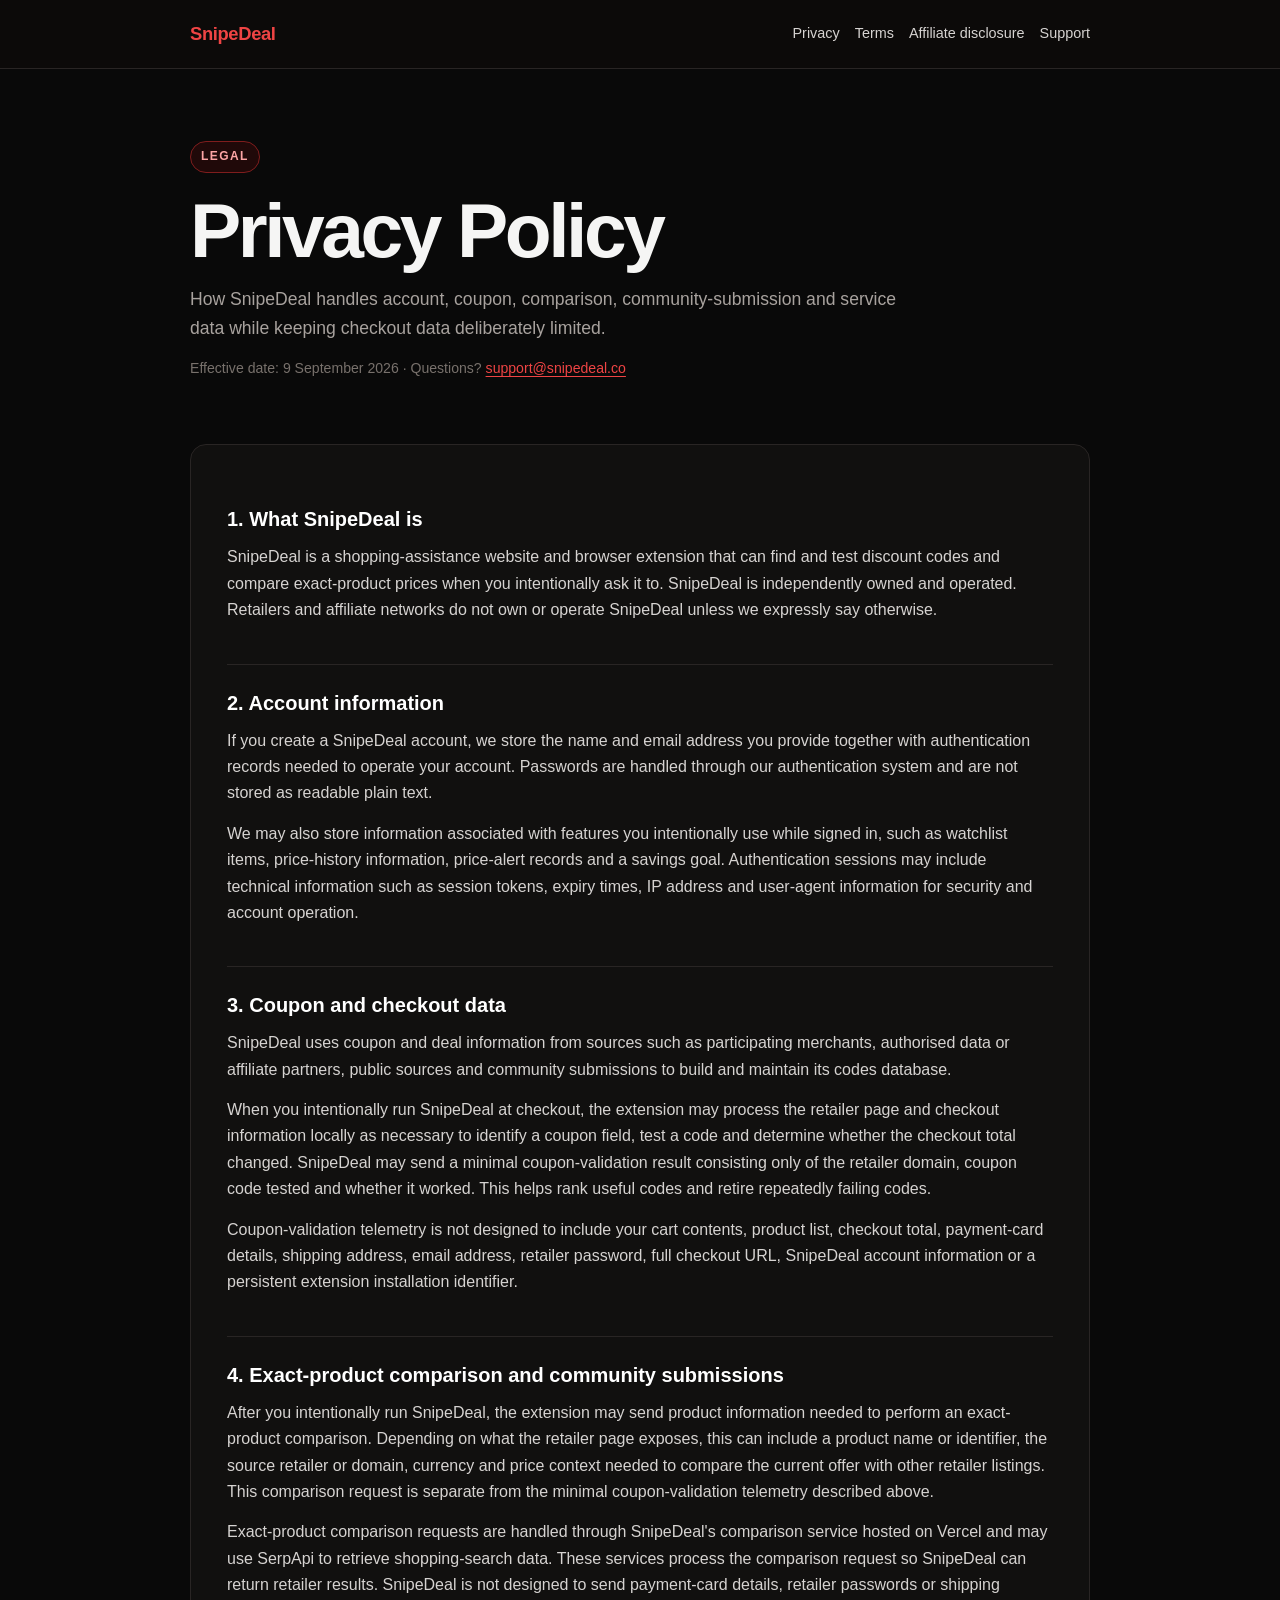
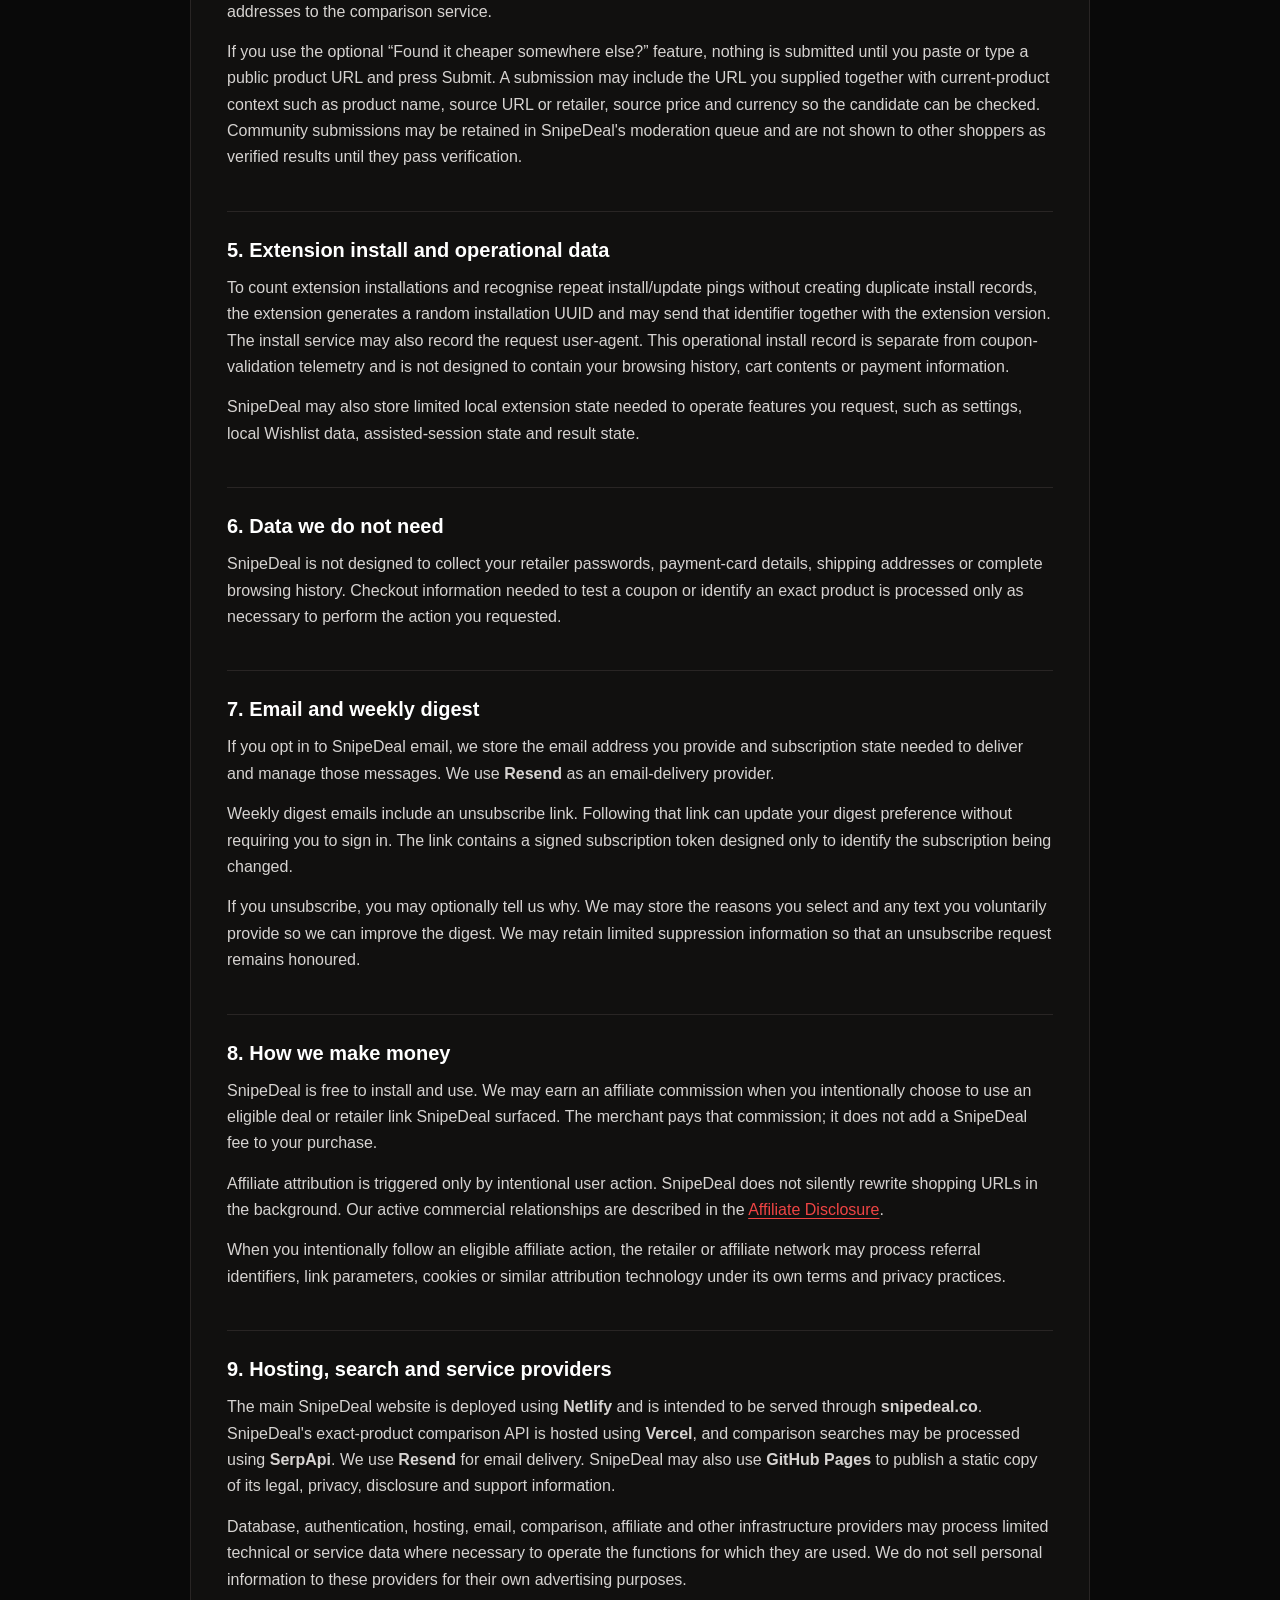
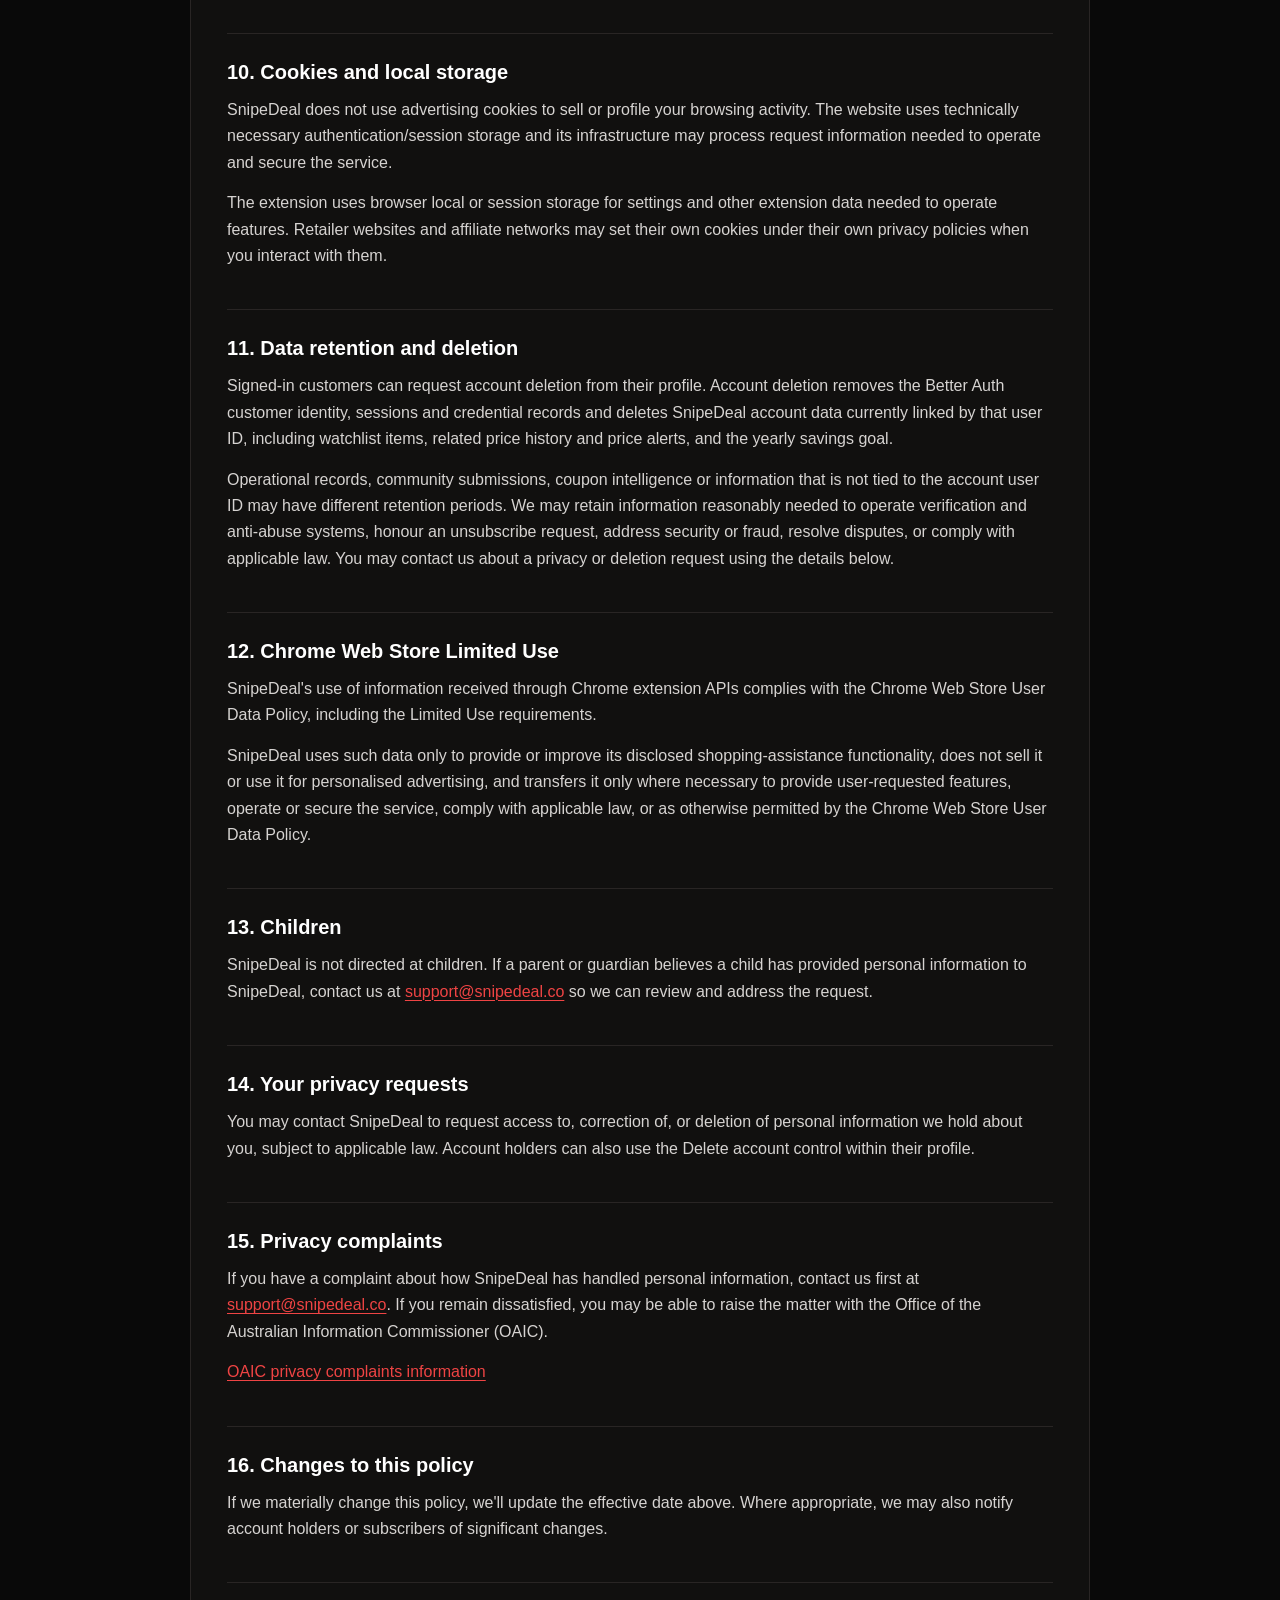
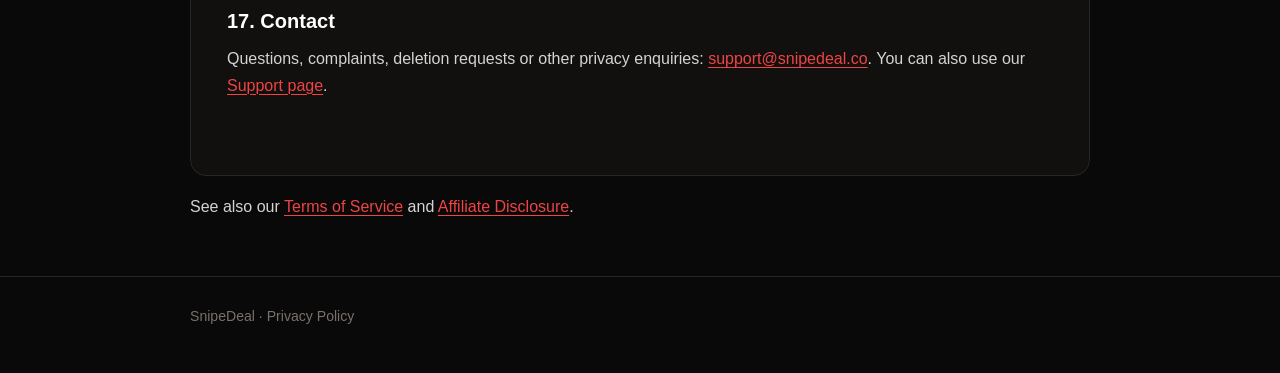
==== privacy/index.html @ 9de700d0 "Publish Privacy Policy" ====
<!doctype html><html lang="en"><head><meta charset="utf-8"><meta name="viewport" content="width=device-width,initial-scale=1"><title>Privacy Policy — SnipeDeal</title><meta name="description" content="How SnipeDeal handles account, coupon, comparison, community-submission and service data while keeping checkout data deliberately limited."><link rel="stylesheet" href="../styles.css"></head><body><header class="top"><div class="wrap nav"><a class="brand" href="../">SnipeDeal</a><nav class="links"><a href="../privacy/">Privacy</a><a href="../terms/">Terms</a><a href="../disclosure/">Affiliate disclosure</a><a href="../support/">Support</a></nav></div></header><main class="wrap"><div class="hero"><span class="eyebrow">Legal</span><h1>Privacy Policy</h1><p class="lead">How SnipeDeal handles account, coupon, comparison, community-submission and service data while keeping checkout data deliberately limited.</p><p class="meta">Effective date: <time datetime="2026-09-09">9 September 2026</time> · Questions? <a href="mailto:support@snipedeal.co">support@snipedeal.co</a></p></div><article class="card policy"><section><h2>1. What SnipeDeal is</h2><p>SnipeDeal is a shopping-assistance website and browser extension that can find and test discount codes and compare exact-product prices when you intentionally ask it to. SnipeDeal is independently owned and operated. Retailers and affiliate networks do not own or operate SnipeDeal unless we expressly say otherwise.</p></section><section><h2>2. Account information</h2><p>If you create a SnipeDeal account, we store the name and email address you provide together with authentication records needed to operate your account. Passwords are handled through our authentication system and are not stored as readable plain text.</p><p>We may also store information associated with features you intentionally use while signed in, such as watchlist items, price-history information, price-alert records and a savings goal. Authentication sessions may include technical information such as session tokens, expiry times, IP address and user-agent information for security and account operation.</p></section><section><h2>3. Coupon and checkout data</h2><p>SnipeDeal uses coupon and deal information from sources such as participating merchants, authorised data or affiliate partners, public sources and community submissions to build and maintain its codes database.</p><p>When you intentionally run SnipeDeal at checkout, the extension may process the retailer page and checkout information locally as necessary to identify a coupon field, test a code and determine whether the checkout total changed. SnipeDeal may send a minimal coupon-validation result consisting only of the retailer domain, coupon code tested and whether it worked. This helps rank useful codes and retire repeatedly failing codes.</p><p>Coupon-validation telemetry is not designed to include your cart contents, product list, checkout total, payment-card details, shipping address, email address, retailer password, full checkout URL, SnipeDeal account information or a persistent extension installation identifier.</p></section><section><h2>4. Exact-product comparison and community submissions</h2><p>After you intentionally run SnipeDeal, the extension may send product information needed to perform an exact-product comparison. Depending on what the retailer page exposes, this can include a product name or identifier, the source retailer or domain, currency and price context needed to compare the current offer with other retailer listings. This comparison request is separate from the minimal coupon-validation telemetry described above.</p><p>Exact-product comparison requests are handled through SnipeDeal's comparison service hosted on Vercel and may use SerpApi to retrieve shopping-search data. These services process the comparison request so SnipeDeal can return retailer results. SnipeDeal is not designed to send payment-card details, retailer passwords or shipping addresses to the comparison service.</p><p>If you use the optional “Found it cheaper somewhere else?” feature, nothing is submitted until you paste or type a public product URL and press Submit. A submission may include the URL you supplied together with current-product context such as product name, source URL or retailer, source price and currency so the candidate can be checked. Community submissions may be retained in SnipeDeal's moderation queue and are not shown to other shoppers as verified results until they pass verification.</p></section><section><h2>5. Extension install and operational data</h2><p>To count extension installations and recognise repeat install/update pings without creating duplicate install records, the extension generates a random installation UUID and may send that identifier together with the extension version. The install service may also record the request user-agent. This operational install record is separate from coupon-validation telemetry and is not designed to contain your browsing history, cart contents or payment information.</p><p>SnipeDeal may also store limited local extension state needed to operate features you request, such as settings, local Wishlist data, assisted-session state and result state.</p></section><section><h2>6. Data we do not need</h2><p>SnipeDeal is not designed to collect your retailer passwords, payment-card details, shipping addresses or complete browsing history. Checkout information needed to test a coupon or identify an exact product is processed only as necessary to perform the action you requested.</p></section><section><h2>7. Email and weekly digest</h2><p>If you opt in to SnipeDeal email, we store the email address you provide and subscription state needed to deliver and manage those messages. We use <strong>Resend</strong> as an email-delivery provider.</p><p>Weekly digest emails include an unsubscribe link. Following that link can update your digest preference without requiring you to sign in. The link contains a signed subscription token designed only to identify the subscription being changed.</p><p>If you unsubscribe, you may optionally tell us why. We may store the reasons you select and any text you voluntarily provide so we can improve the digest. We may retain limited suppression information so that an unsubscribe request remains honoured.</p></section><section><h2>8. How we make money</h2><p>SnipeDeal is free to install and use. We may earn an affiliate commission when you intentionally choose to use an eligible deal or retailer link SnipeDeal surfaced. The merchant pays that commission; it does not add a SnipeDeal fee to your purchase.</p><p>Affiliate attribution is triggered only by intentional user action. SnipeDeal does not silently rewrite shopping URLs in the background. Our active commercial relationships are described in the <a href="../disclosure/">Affiliate Disclosure</a>.</p><p>When you intentionally follow an eligible affiliate action, the retailer or affiliate network may process referral identifiers, link parameters, cookies or similar attribution technology under its own terms and privacy practices.</p></section><section><h2>9. Hosting, search and service providers</h2><p>The main SnipeDeal website is deployed using <strong>Netlify</strong> and is intended to be served through <strong>snipedeal.co</strong>. SnipeDeal's exact-product comparison API is hosted using <strong>Vercel</strong>, and comparison searches may be processed using <strong>SerpApi</strong>. We use <strong>Resend</strong> for email delivery. SnipeDeal may also use <strong>GitHub Pages</strong> to publish a static copy of its legal, privacy, disclosure and support information.</p><p>Database, authentication, hosting, email, comparison, affiliate and other infrastructure providers may process limited technical or service data where necessary to operate the functions for which they are used. We do not sell personal information to these providers for their own advertising purposes.</p></section><section><h2>10. Cookies and local storage</h2><p>SnipeDeal does not use advertising cookies to sell or profile your browsing activity. The website uses technically necessary authentication/session storage and its infrastructure may process request information needed to operate and secure the service.</p><p>The extension uses browser local or session storage for settings and other extension data needed to operate features. Retailer websites and affiliate networks may set their own cookies under their own privacy policies when you interact with them.</p></section><section><h2>11. Data retention and deletion</h2><p>Signed-in customers can request account deletion from their profile. Account deletion removes the Better Auth customer identity, sessions and credential records and deletes SnipeDeal account data currently linked by that user ID, including watchlist items, related price history and price alerts, and the yearly savings goal.</p><p>Operational records, community submissions, coupon intelligence or information that is not tied to the account user ID may have different retention periods. We may retain information reasonably needed to operate verification and anti-abuse systems, honour an unsubscribe request, address security or fraud, resolve disputes, or comply with applicable law. You may contact us about a privacy or deletion request using the details below.</p></section><section><h2>12. Chrome Web Store Limited Use</h2><p>SnipeDeal's use of information received through Chrome extension APIs complies with the Chrome Web Store User Data Policy, including the Limited Use requirements.</p><p>SnipeDeal uses such data only to provide or improve its disclosed shopping-assistance functionality, does not sell it or use it for personalised advertising, and transfers it only where necessary to provide user-requested features, operate or secure the service, comply with applicable law, or as otherwise permitted by the Chrome Web Store User Data Policy.</p></section><section><h2>13. Children</h2><p>SnipeDeal is not directed at children. If a parent or guardian believes a child has provided personal information to SnipeDeal, contact us at <a href="mailto:support@snipedeal.co">support@snipedeal.co</a> so we can review and address the request.</p></section><section><h2>14. Your privacy requests</h2><p>You may contact SnipeDeal to request access to, correction of, or deletion of personal information we hold about you, subject to applicable law. Account holders can also use the Delete account control within their profile.</p></section><section><h2>15. Privacy complaints</h2><p>If you have a complaint about how SnipeDeal has handled personal information, contact us first at <a href="mailto:support@snipedeal.co">support@snipedeal.co</a>. If you remain dissatisfied, you may be able to raise the matter with the Office of the Australian Information Commissioner (OAIC).</p><p><a href="https://www.oaic.gov.au/privacy/privacy-complaints" rel="noopener noreferrer">OAIC privacy complaints information</a></p></section><section><h2>16. Changes to this policy</h2><p>If we materially change this policy, we'll update the effective date above. Where appropriate, we may also notify account holders or subscribers of significant changes.</p></section><section><h2>17. Contact</h2><p>Questions, complaints, deletion requests or other privacy enquiries: <a href="mailto:support@snipedeal.co">support@snipedeal.co</a>. You can also use our <a href="../support/">Support page</a>.</p></section></article><p>See also our <a href="../terms/">Terms of Service</a> and <a href="../disclosure/">Affiliate Disclosure</a>.</p></main><footer class="footer"><div class="wrap">SnipeDeal · Privacy Policy</div></footer></body></html>
---- styles.css ----
*{box-sizing:border-box}html{color-scheme:dark}body{margin:0;background:#090909;color:#f5f5f4;font-family:-apple-system,BlinkMacSystemFont,"Segoe UI",Roboto,Helvetica,Arial,sans-serif;line-height:1.65}a{color:#ef4444;text-decoration-thickness:1px;text-underline-offset:3px}a:hover{color:#f87171}.wrap{width:min(900px,calc(100% - 32px));margin:0 auto}.top{border-bottom:1px solid #292524;background:#0c0a09;position:sticky;top:0;z-index:10}.nav{min-height:68px;display:flex;align-items:center;justify-content:space-between;gap:18px}.brand{font-weight:800;letter-spacing:-.02em;color:#ef4444;text-decoration:none;font-size:1.15rem}.links{display:flex;gap:15px;flex-wrap:wrap;font-size:.9rem}.links a{color:#d6d3d1;text-decoration:none}.links a:hover{color:#fff}.hero{padding:72px 0 32px}.eyebrow{display:inline-block;padding:5px 10px;border:1px solid #7f1d1d;border-radius:999px;color:#fca5a5;background:#450a0a66;font-size:.75rem;font-weight:700;text-transform:uppercase;letter-spacing:.12em}h1{font-size:clamp(2.2rem,7vw,4.8rem);line-height:1.02;letter-spacing:-.045em;margin:18px 0 16px}h2{font-size:1.25rem;line-height:1.25;margin:0 0 12px;color:#fff}p{margin:0 0 14px;color:#d6d3d1}.lead{font-size:1.1rem;max-width:720px;color:#a8a29e}.meta{font-size:.88rem;color:#78716c;margin-top:14px}.card{border:1px solid #292524;background:#11100f;border-radius:16px;padding:clamp(22px,4vw,36px);margin:18px 0}.policy section{padding:26px 0;border-bottom:1px solid #292524}.policy section:last-child{border-bottom:0}.notice{border:1px solid #7f1d1d;background:#450a0a33;border-radius:12px;padding:16px 18px;margin:24px 0}.notice strong{color:#fecaca}.grid{display:grid;grid-template-columns:repeat(2,minmax(0,1fr));gap:14px}.tile{display:block;border:1px solid #292524;border-radius:14px;padding:22px;background:#11100f;text-decoration:none}.tile strong{display:block;color:#fff;margin-bottom:5px}.tile span{color:#a8a29e;font-size:.92rem}.footer{border-top:1px solid #292524;margin-top:56px;padding:28px 0 44px;color:#78716c;font-size:.88rem}ul{color:#d6d3d1;padding-left:22px}.mono{font-family:ui-monospace,SFMono-Regular,Menlo,Monaco,Consolas,monospace;font-size:.82rem;color:#a8a29e;overflow-wrap:anywhere}@media(max-width:680px){.nav{align-items:flex-start;flex-direction:column;padding:16px 0}.top{position:static}.grid{grid-template-columns:1fr}.hero{padding-top:48px}}
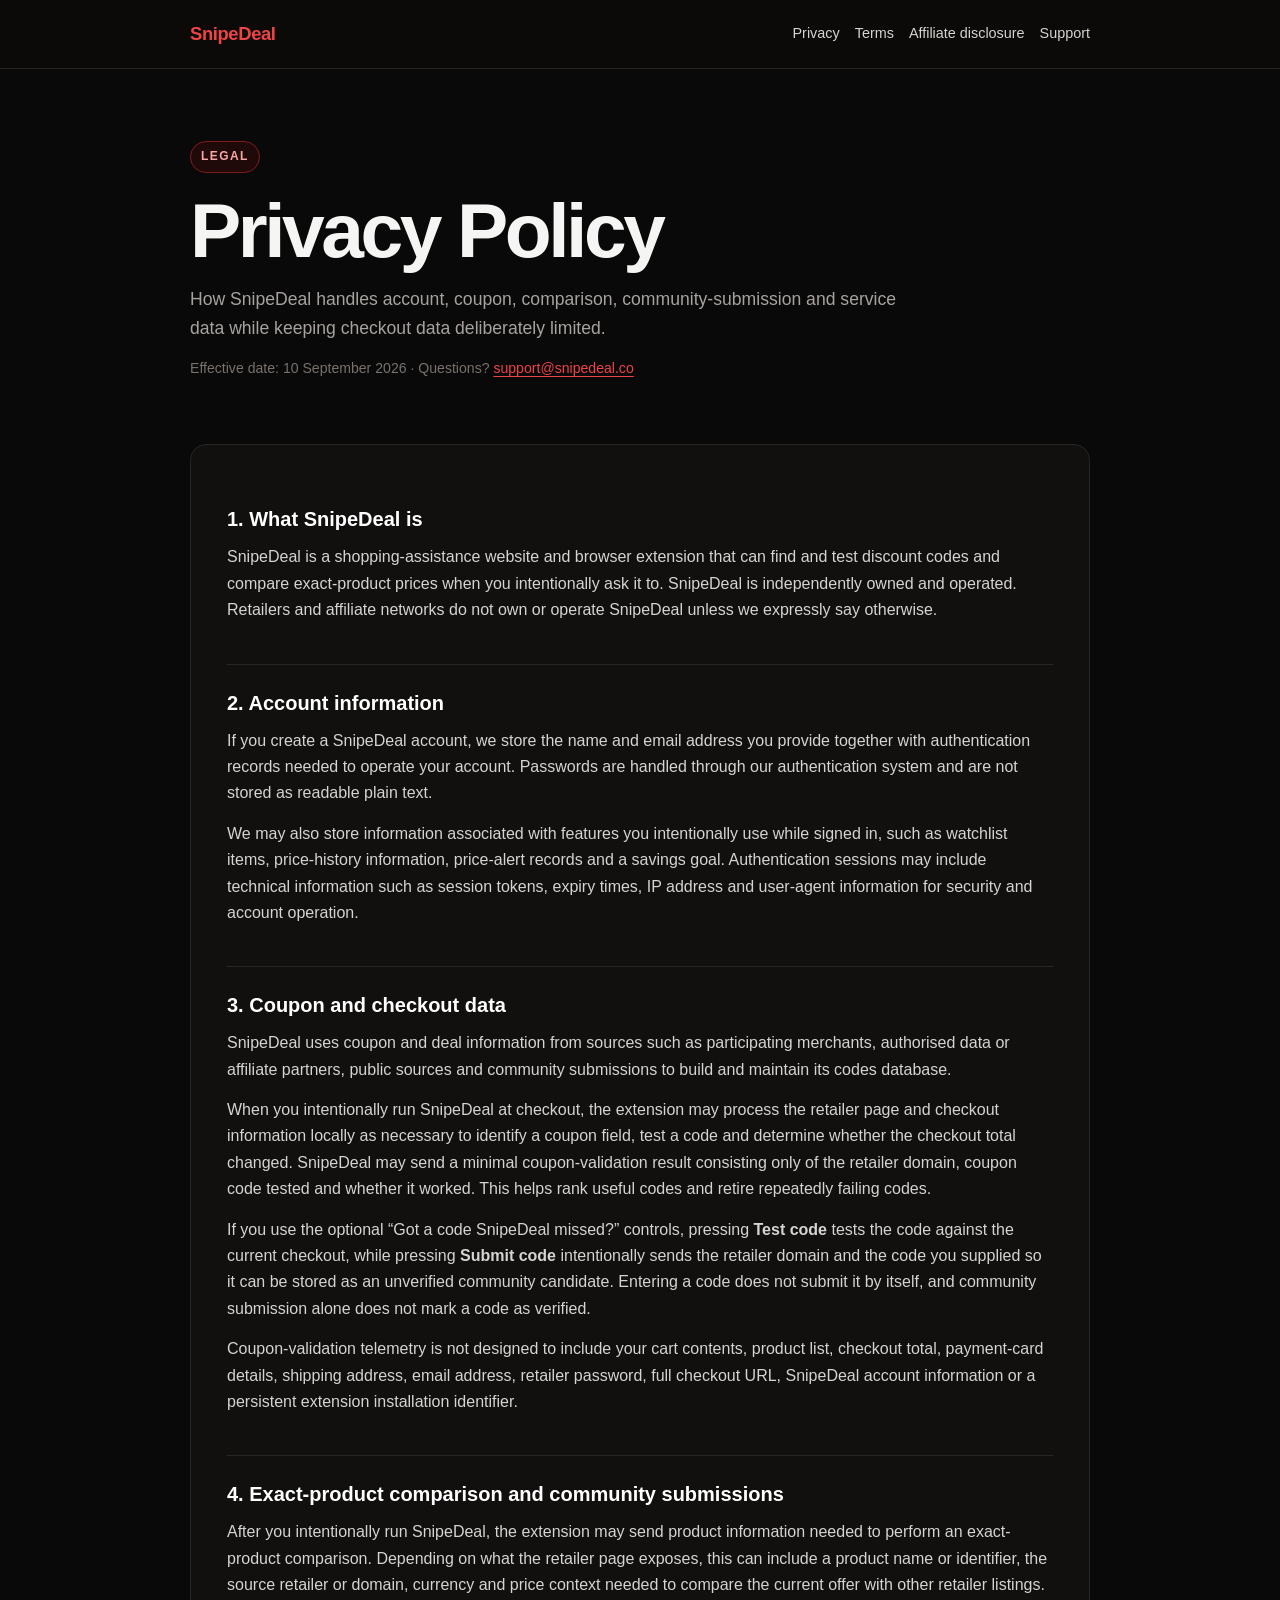
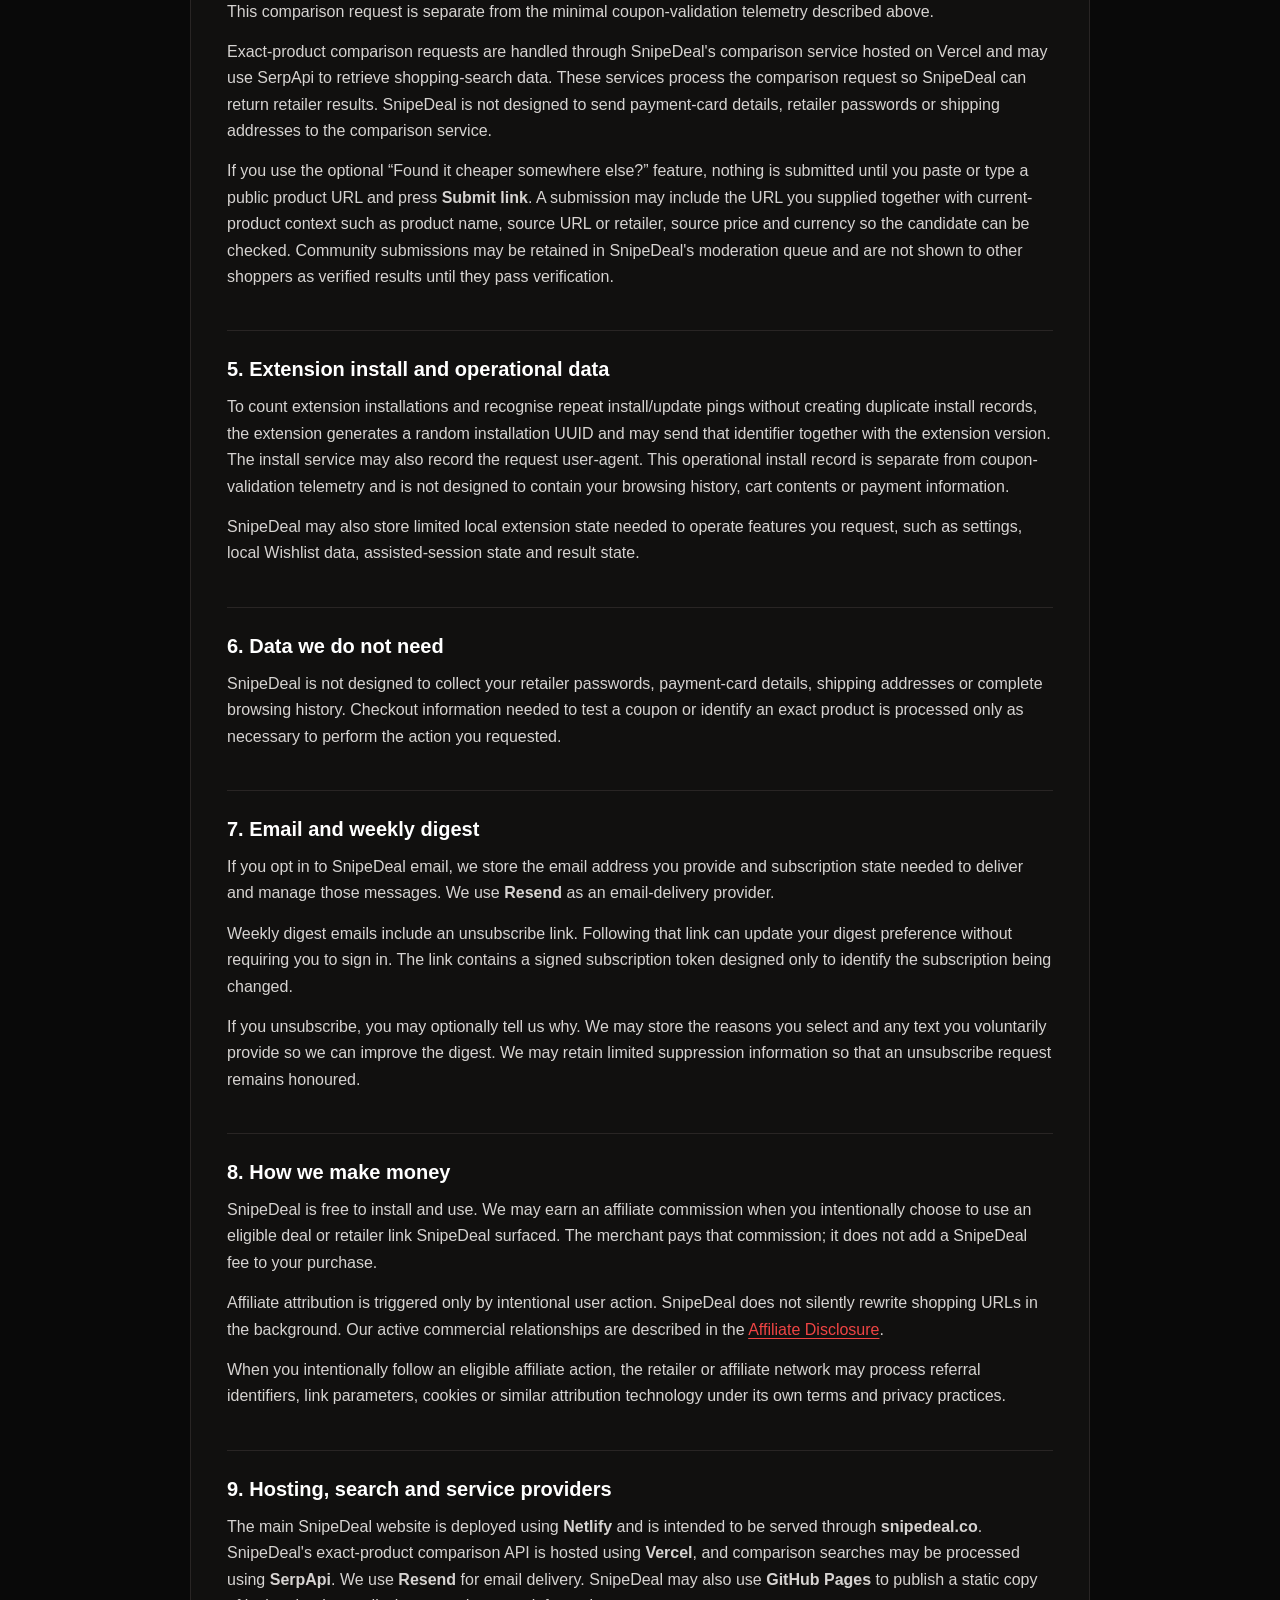
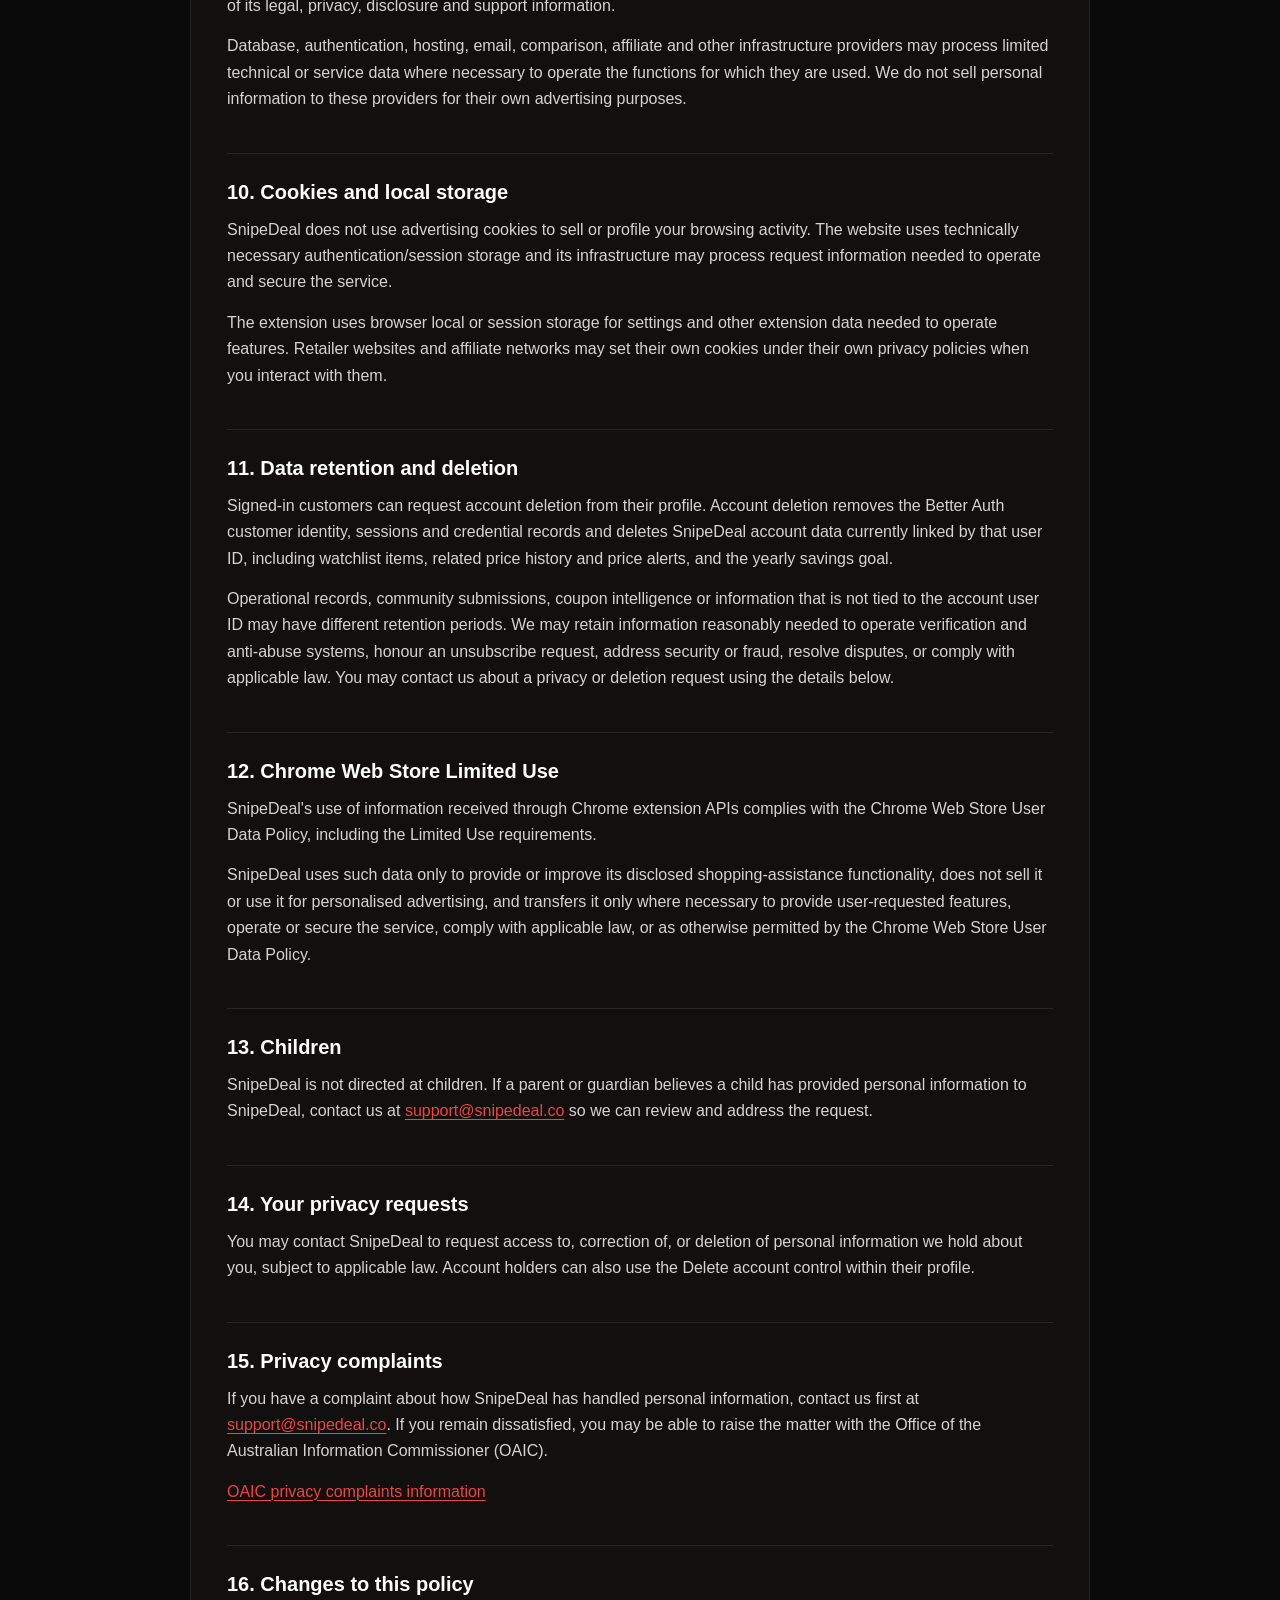
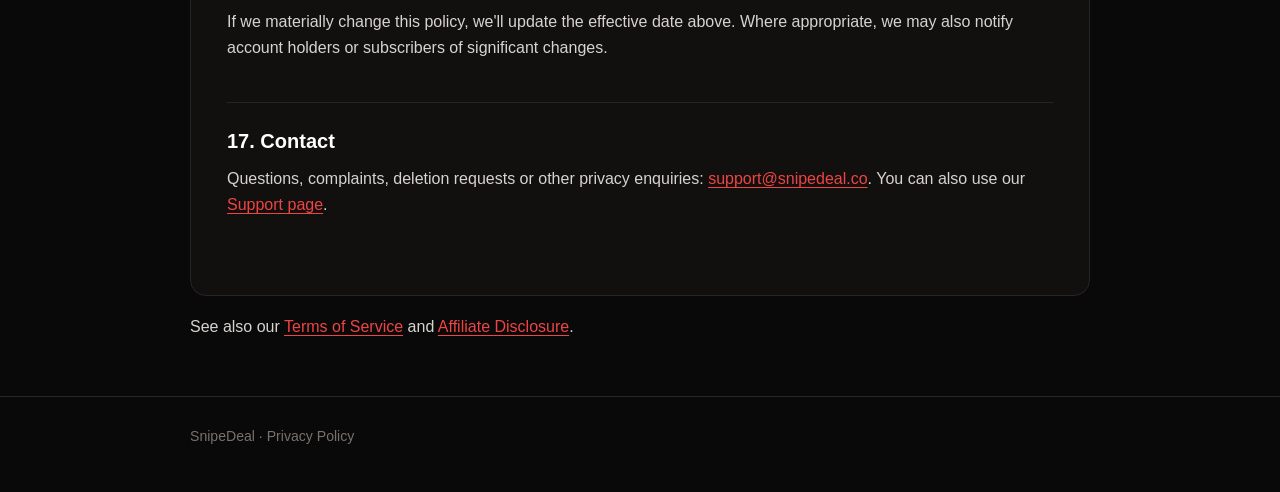
==== commit 52076200: "Disclose community coupon submission on public privacy page" ====
--- a/privacy/index.html
+++ b/privacy/index.html
@@ -1 +1 @@
-<!doctype html><html lang="en"><head><meta charset="utf-8"><meta name="viewport" content="width=device-width,initial-scale=1"><title>Privacy Policy — SnipeDeal</title><meta name="description" content="How SnipeDeal handles account, coupon, comparison, community-submission and service data while keeping checkout data deliberately limited."><link rel="stylesheet" href="../styles.css"></head><body><header class="top"><div class="wrap nav"><a class="brand" href="../">SnipeDeal</a><nav class="links"><a href="../privacy/">Privacy</a><a href="../terms/">Terms</a><a href="../disclosure/">Affiliate disclosure</a><a href="../support/">Support</a></nav></div></header><main class="wrap"><div class="hero"><span class="eyebrow">Legal</span><h1>Privacy Policy</h1><p class="lead">How SnipeDeal handles account, coupon, comparison, community-submission and service data while keeping checkout data deliberately limited.</p><p class="meta">Effective date: <time datetime="2026-09-09">9 September 2026</time> · Questions? <a href="mailto:support@snipedeal.co">support@snipedeal.co</a></p></div><article class="card policy"><section><h2>1. What SnipeDeal is</h2><p>SnipeDeal is a shopping-assistance website and browser extension that can find and test discount codes and compare exact-product prices when you intentionally ask it to. SnipeDeal is independently owned and operated. Retailers and affiliate networks do not own or operate SnipeDeal unless we expressly say otherwise.</p></section><section><h2>2. Account information</h2><p>If you create a SnipeDeal account, we store the name and email address you provide together with authentication records needed to operate your account. Passwords are handled through our authentication system and are not stored as readable plain text.</p><p>We may also store information associated with features you intentionally use while signed in, such as watchlist items, price-history information, price-alert records and a savings goal. Authentication sessions may include technical information such as session tokens, expiry times, IP address and user-agent information for security and account operation.</p></section><section><h2>3. Coupon and checkout data</h2><p>SnipeDeal uses coupon and deal information from sources such as participating merchants, authorised data or affiliate partners, public sources and community submissions to build and maintain its codes database.</p><p>When you intentionally run SnipeDeal at checkout, the extension may process the retailer page and checkout information locally as necessary to identify a coupon field, test a code and determine whether the checkout total changed. SnipeDeal may send a minimal coupon-validation result consisting only of the retailer domain, coupon code tested and whether it worked. This helps rank useful codes and retire repeatedly failing codes.</p><p>Coupon-validation telemetry is not designed to include your cart contents, product list, checkout total, payment-card details, shipping address, email address, retailer password, full checkout URL, SnipeDeal account information or a persistent extension installation identifier.</p></section><section><h2>4. Exact-product comparison and community submissions</h2><p>After you intentionally run SnipeDeal, the extension may send product information needed to perform an exact-product comparison. Depending on what the retailer page exposes, this can include a product name or identifier, the source retailer or domain, currency and price context needed to compare the current offer with other retailer listings. This comparison request is separate from the minimal coupon-validation telemetry described above.</p><p>Exact-product comparison requests are handled through SnipeDeal's comparison service hosted on Vercel and may use SerpApi to retrieve shopping-search data. These services process the comparison request so SnipeDeal can return retailer results. SnipeDeal is not designed to send payment-card details, retailer passwords or shipping addresses to the comparison service.</p><p>If you use the optional “Found it cheaper somewhere else?” feature, nothing is submitted until you paste or type a public product URL and press Submit. A submission may include the URL you supplied together with current-product context such as product name, source URL or retailer, source price and currency so the candidate can be checked. Community submissions may be retained in SnipeDeal's moderation queue and are not shown to other shoppers as verified results until they pass verification.</p></section><section><h2>5. Extension install and operational data</h2><p>To count extension installations and recognise repeat install/update pings without creating duplicate install records, the extension generates a random installation UUID and may send that identifier together with the extension version. The install service may also record the request user-agent. This operational install record is separate from coupon-validation telemetry and is not designed to contain your browsing history, cart contents or payment information.</p><p>SnipeDeal may also store limited local extension state needed to operate features you request, such as settings, local Wishlist data, assisted-session state and result state.</p></section><section><h2>6. Data we do not need</h2><p>SnipeDeal is not designed to collect your retailer passwords, payment-card details, shipping addresses or complete browsing history. Checkout information needed to test a coupon or identify an exact product is processed only as necessary to perform the action you requested.</p></section><section><h2>7. Email and weekly digest</h2><p>If you opt in to SnipeDeal email, we store the email address you provide and subscription state needed to deliver and manage those messages. We use <strong>Resend</strong> as an email-delivery provider.</p><p>Weekly digest emails include an unsubscribe link. Following that link can update your digest preference without requiring you to sign in. The link contains a signed subscription token designed only to identify the subscription being changed.</p><p>If you unsubscribe, you may optionally tell us why. We may store the reasons you select and any text you voluntarily provide so we can improve the digest. We may retain limited suppression information so that an unsubscribe request remains honoured.</p></section><section><h2>8. How we make money</h2><p>SnipeDeal is free to install and use. We may earn an affiliate commission when you intentionally choose to use an eligible deal or retailer link SnipeDeal surfaced. The merchant pays that commission; it does not add a SnipeDeal fee to your purchase.</p><p>Affiliate attribution is triggered only by intentional user action. SnipeDeal does not silently rewrite shopping URLs in the background. Our active commercial relationships are described in the <a href="../disclosure/">Affiliate Disclosure</a>.</p><p>When you intentionally follow an eligible affiliate action, the retailer or affiliate network may process referral identifiers, link parameters, cookies or similar attribution technology under its own terms and privacy practices.</p></section><section><h2>9. Hosting, search and service providers</h2><p>The main SnipeDeal website is deployed using <strong>Netlify</strong> and is intended to be served through <strong>snipedeal.co</strong>. SnipeDeal's exact-product comparison API is hosted using <strong>Vercel</strong>, and comparison searches may be processed using <strong>SerpApi</strong>. We use <strong>Resend</strong> for email delivery. SnipeDeal may also use <strong>GitHub Pages</strong> to publish a static copy of its legal, privacy, disclosure and support information.</p><p>Database, authentication, hosting, email, comparison, affiliate and other infrastructure providers may process limited technical or service data where necessary to operate the functions for which they are used. We do not sell personal information to these providers for their own advertising purposes.</p></section><section><h2>10. Cookies and local storage</h2><p>SnipeDeal does not use advertising cookies to sell or profile your browsing activity. The website uses technically necessary authentication/session storage and its infrastructure may process request information needed to operate and secure the service.</p><p>The extension uses browser local or session storage for settings and other extension data needed to operate features. Retailer websites and affiliate networks may set their own cookies under their own privacy policies when you interact with them.</p></section><section><h2>11. Data retention and deletion</h2><p>Signed-in customers can request account deletion from their profile. Account deletion removes the Better Auth customer identity, sessions and credential records and deletes SnipeDeal account data currently linked by that user ID, including watchlist items, related price history and price alerts, and the yearly savings goal.</p><p>Operational records, community submissions, coupon intelligence or information that is not tied to the account user ID may have different retention periods. We may retain information reasonably needed to operate verification and anti-abuse systems, honour an unsubscribe request, address security or fraud, resolve disputes, or comply with applicable law. You may contact us about a privacy or deletion request using the details below.</p></section><section><h2>12. Chrome Web Store Limited Use</h2><p>SnipeDeal's use of information received through Chrome extension APIs complies with the Chrome Web Store User Data Policy, including the Limited Use requirements.</p><p>SnipeDeal uses such data only to provide or improve its disclosed shopping-assistance functionality, does not sell it or use it for personalised advertising, and transfers it only where necessary to provide user-requested features, operate or secure the service, comply with applicable law, or as otherwise permitted by the Chrome Web Store User Data Policy.</p></section><section><h2>13. Children</h2><p>SnipeDeal is not directed at children. If a parent or guardian believes a child has provided personal information to SnipeDeal, contact us at <a href="mailto:support@snipedeal.co">support@snipedeal.co</a> so we can review and address the request.</p></section><section><h2>14. Your privacy requests</h2><p>You may contact SnipeDeal to request access to, correction of, or deletion of personal information we hold about you, subject to applicable law. Account holders can also use the Delete account control within their profile.</p></section><section><h2>15. Privacy complaints</h2><p>If you have a complaint about how SnipeDeal has handled personal information, contact us first at <a href="mailto:support@snipedeal.co">support@snipedeal.co</a>. If you remain dissatisfied, you may be able to raise the matter with the Office of the Australian Information Commissioner (OAIC).</p><p><a href="https://www.oaic.gov.au/privacy/privacy-complaints" rel="noopener noreferrer">OAIC privacy complaints information</a></p></section><section><h2>16. Changes to this policy</h2><p>If we materially change this policy, we'll update the effective date above. Where appropriate, we may also notify account holders or subscribers of significant changes.</p></section><section><h2>17. Contact</h2><p>Questions, complaints, deletion requests or other privacy enquiries: <a href="mailto:support@snipedeal.co">support@snipedeal.co</a>. You can also use our <a href="../support/">Support page</a>.</p></section></article><p>See also our <a href="../terms/">Terms of Service</a> and <a href="../disclosure/">Affiliate Disclosure</a>.</p></main><footer class="footer"><div class="wrap">SnipeDeal · Privacy Policy</div></footer></body></html>+<!doctype html><html lang="en"><head><meta charset="utf-8"><meta name="viewport" content="width=device-width,initial-scale=1"><title>Privacy Policy — SnipeDeal</title><meta name="description" content="How SnipeDeal handles account, coupon, comparison, community-submission and service data while keeping checkout data deliberately limited."><link rel="stylesheet" href="../styles.css"></head><body><header class="top"><div class="wrap nav"><a class="brand" href="../">SnipeDeal</a><nav class="links"><a href="../privacy/">Privacy</a><a href="../terms/">Terms</a><a href="../disclosure/">Affiliate disclosure</a><a href="../support/">Support</a></nav></div></header><main class="wrap"><div class="hero"><span class="eyebrow">Legal</span><h1>Privacy Policy</h1><p class="lead">How SnipeDeal handles account, coupon, comparison, community-submission and service data while keeping checkout data deliberately limited.</p><p class="meta">Effective date: <time datetime="2026-09-10">10 September 2026</time> · Questions? <a href="mailto:support@snipedeal.co">support@snipedeal.co</a></p></div><article class="card policy"><section><h2>1. What SnipeDeal is</h2><p>SnipeDeal is a shopping-assistance website and browser extension that can find and test discount codes and compare exact-product prices when you intentionally ask it to. SnipeDeal is independently owned and operated. Retailers and affiliate networks do not own or operate SnipeDeal unless we expressly say otherwise.</p></section><section><h2>2. Account information</h2><p>If you create a SnipeDeal account, we store the name and email address you provide together with authentication records needed to operate your account. Passwords are handled through our authentication system and are not stored as readable plain text.</p><p>We may also store information associated with features you intentionally use while signed in, such as watchlist items, price-history information, price-alert records and a savings goal. Authentication sessions may include technical information such as session tokens, expiry times, IP address and user-agent information for security and account operation.</p></section><section><h2>3. Coupon and checkout data</h2><p>SnipeDeal uses coupon and deal information from sources such as participating merchants, authorised data or affiliate partners, public sources and community submissions to build and maintain its codes database.</p><p>When you intentionally run SnipeDeal at checkout, the extension may process the retailer page and checkout information locally as necessary to identify a coupon field, test a code and determine whether the checkout total changed. SnipeDeal may send a minimal coupon-validation result consisting only of the retailer domain, coupon code tested and whether it worked. This helps rank useful codes and retire repeatedly failing codes.</p><p>If you use the optional “Got a code SnipeDeal missed?” controls, pressing <strong>Test code</strong> tests the code against the current checkout, while pressing <strong>Submit code</strong> intentionally sends the retailer domain and the code you supplied so it can be stored as an unverified community candidate. Entering a code does not submit it by itself, and community submission alone does not mark a code as verified.</p><p>Coupon-validation telemetry is not designed to include your cart contents, product list, checkout total, payment-card details, shipping address, email address, retailer password, full checkout URL, SnipeDeal account information or a persistent extension installation identifier.</p></section><section><h2>4. Exact-product comparison and community submissions</h2><p>After you intentionally run SnipeDeal, the extension may send product information needed to perform an exact-product comparison. Depending on what the retailer page exposes, this can include a product name or identifier, the source retailer or domain, currency and price context needed to compare the current offer with other retailer listings. This comparison request is separate from the minimal coupon-validation telemetry described above.</p><p>Exact-product comparison requests are handled through SnipeDeal's comparison service hosted on Vercel and may use SerpApi to retrieve shopping-search data. These services process the comparison request so SnipeDeal can return retailer results. SnipeDeal is not designed to send payment-card details, retailer passwords or shipping addresses to the comparison service.</p><p>If you use the optional “Found it cheaper somewhere else?” feature, nothing is submitted until you paste or type a public product URL and press <strong>Submit link</strong>. A submission may include the URL you supplied together with current-product context such as product name, source URL or retailer, source price and currency so the candidate can be checked. Community submissions may be retained in SnipeDeal's moderation queue and are not shown to other shoppers as verified results until they pass verification.</p></section><section><h2>5. Extension install and operational data</h2><p>To count extension installations and recognise repeat install/update pings without creating duplicate install records, the extension generates a random installation UUID and may send that identifier together with the extension version. The install service may also record the request user-agent. This operational install record is separate from coupon-validation telemetry and is not designed to contain your browsing history, cart contents or payment information.</p><p>SnipeDeal may also store limited local extension state needed to operate features you request, such as settings, local Wishlist data, assisted-session state and result state.</p></section><section><h2>6. Data we do not need</h2><p>SnipeDeal is not designed to collect your retailer passwords, payment-card details, shipping addresses or complete browsing history. Checkout information needed to test a coupon or identify an exact product is processed only as necessary to perform the action you requested.</p></section><section><h2>7. Email and weekly digest</h2><p>If you opt in to SnipeDeal email, we store the email address you provide and subscription state needed to deliver and manage those messages. We use <strong>Resend</strong> as an email-delivery provider.</p><p>Weekly digest emails include an unsubscribe link. Following that link can update your digest preference without requiring you to sign in. The link contains a signed subscription token designed only to identify the subscription being changed.</p><p>If you unsubscribe, you may optionally tell us why. We may store the reasons you select and any text you voluntarily provide so we can improve the digest. We may retain limited suppression information so that an unsubscribe request remains honoured.</p></section><section><h2>8. How we make money</h2><p>SnipeDeal is free to install and use. We may earn an affiliate commission when you intentionally choose to use an eligible deal or retailer link SnipeDeal surfaced. The merchant pays that commission; it does not add a SnipeDeal fee to your purchase.</p><p>Affiliate attribution is triggered only by intentional user action. SnipeDeal does not silently rewrite shopping URLs in the background. Our active commercial relationships are described in the <a href="../disclosure/">Affiliate Disclosure</a>.</p><p>When you intentionally follow an eligible affiliate action, the retailer or affiliate network may process referral identifiers, link parameters, cookies or similar attribution technology under its own terms and privacy practices.</p></section><section><h2>9. Hosting, search and service providers</h2><p>The main SnipeDeal website is deployed using <strong>Netlify</strong> and is intended to be served through <strong>snipedeal.co</strong>. SnipeDeal's exact-product comparison API is hosted using <strong>Vercel</strong>, and comparison searches may be processed using <strong>SerpApi</strong>. We use <strong>Resend</strong> for email delivery. SnipeDeal may also use <strong>GitHub Pages</strong> to publish a static copy of its legal, privacy, disclosure and support information.</p><p>Database, authentication, hosting, email, comparison, affiliate and other infrastructure providers may process limited technical or service data where necessary to operate the functions for which they are used. We do not sell personal information to these providers for their own advertising purposes.</p></section><section><h2>10. Cookies and local storage</h2><p>SnipeDeal does not use advertising cookies to sell or profile your browsing activity. The website uses technically necessary authentication/session storage and its infrastructure may process request information needed to operate and secure the service.</p><p>The extension uses browser local or session storage for settings and other extension data needed to operate features. Retailer websites and affiliate networks may set their own cookies under their own privacy policies when you interact with them.</p></section><section><h2>11. Data retention and deletion</h2><p>Signed-in customers can request account deletion from their profile. Account deletion removes the Better Auth customer identity, sessions and credential records and deletes SnipeDeal account data currently linked by that user ID, including watchlist items, related price history and price alerts, and the yearly savings goal.</p><p>Operational records, community submissions, coupon intelligence or information that is not tied to the account user ID may have different retention periods. We may retain information reasonably needed to operate verification and anti-abuse systems, honour an unsubscribe request, address security or fraud, resolve disputes, or comply with applicable law. You may contact us about a privacy or deletion request using the details below.</p></section><section><h2>12. Chrome Web Store Limited Use</h2><p>SnipeDeal's use of information received through Chrome extension APIs complies with the Chrome Web Store User Data Policy, including the Limited Use requirements.</p><p>SnipeDeal uses such data only to provide or improve its disclosed shopping-assistance functionality, does not sell it or use it for personalised advertising, and transfers it only where necessary to provide user-requested features, operate or secure the service, comply with applicable law, or as otherwise permitted by the Chrome Web Store User Data Policy.</p></section><section><h2>13. Children</h2><p>SnipeDeal is not directed at children. If a parent or guardian believes a child has provided personal information to SnipeDeal, contact us at <a href="mailto:support@snipedeal.co">support@snipedeal.co</a> so we can review and address the request.</p></section><section><h2>14. Your privacy requests</h2><p>You may contact SnipeDeal to request access to, correction of, or deletion of personal information we hold about you, subject to applicable law. Account holders can also use the Delete account control within their profile.</p></section><section><h2>15. Privacy complaints</h2><p>If you have a complaint about how SnipeDeal has handled personal information, contact us first at <a href="mailto:support@snipedeal.co">support@snipedeal.co</a>. If you remain dissatisfied, you may be able to raise the matter with the Office of the Australian Information Commissioner (OAIC).</p><p><a href="https://www.oaic.gov.au/privacy/privacy-complaints" rel="noopener noreferrer">OAIC privacy complaints information</a></p></section><section><h2>16. Changes to this policy</h2><p>If we materially change this policy, we'll update the effective date above. Where appropriate, we may also notify account holders or subscribers of significant changes.</p></section><section><h2>17. Contact</h2><p>Questions, complaints, deletion requests or other privacy enquiries: <a href="mailto:support@snipedeal.co">support@snipedeal.co</a>. You can also use our <a href="../support/">Support page</a>.</p></section></article><p>See also our <a href="../terms/">Terms of Service</a> and <a href="../disclosure/">Affiliate Disclosure</a>.</p></main><footer class="footer"><div class="wrap">SnipeDeal · Privacy Policy</div></footer></body></html>
